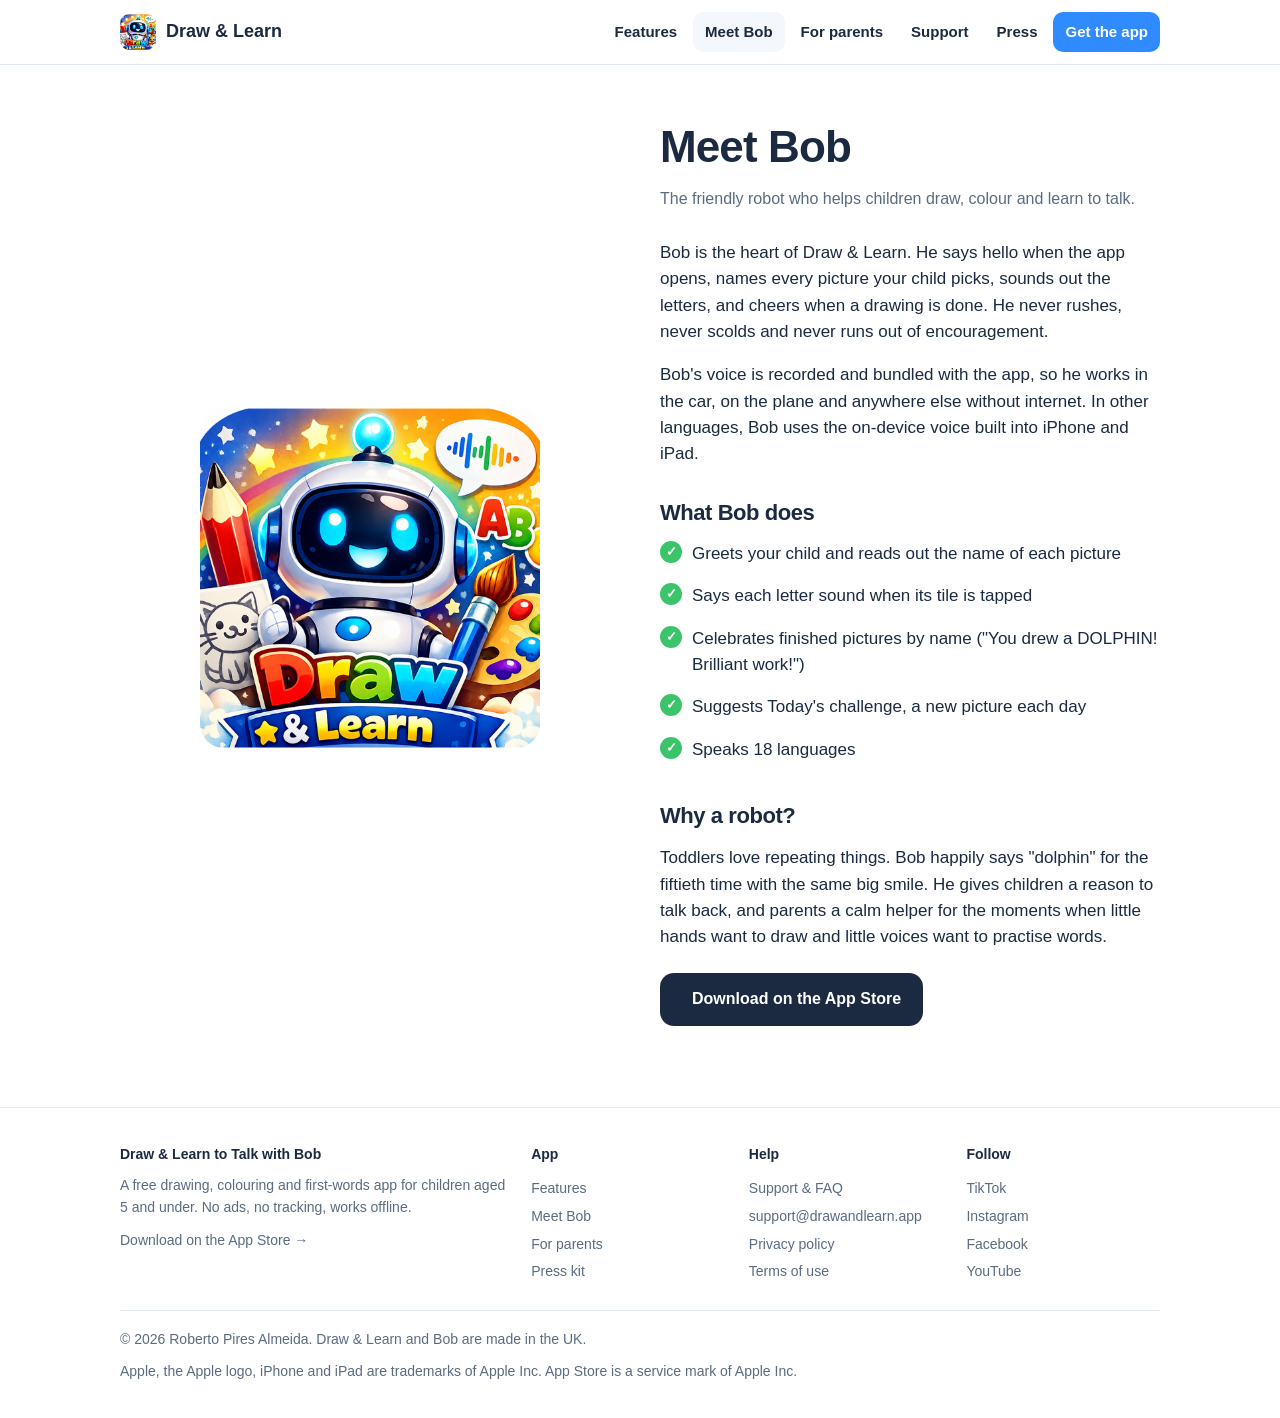
==== bob/index.html @ 1e0e15c2 "feat: marketing site v1 (home, features, bob, parents, support, press, privacy, terms)" ====
<!doctype html>
<html lang="en-GB">
<head>
<meta charset="utf-8">
<meta name="viewport" content="width=device-width,initial-scale=1">
<title>Meet Bob – Draw & Learn</title>
<meta name="description" content="Bob is the friendly robot in Draw & Learn who names every picture, sounds out letters and cheers on every drawing. Speaks 18 languages, works offline.">
<link rel="canonical" href="https://drawandlearn.app/bob/">
<link rel="icon" href="/assets/img/favicon.png" type="image/png">
<link rel="apple-touch-icon" href="/assets/img/apple-touch-icon.png">
<meta name="apple-itunes-app" content="app-id=6777554616">
<meta property="og:type" content="website">
<meta property="og:site_name" content="Draw &amp; Learn">
<meta property="og:title" content="Meet Bob – Draw & Learn">
<meta property="og:description" content="Bob is the friendly robot in Draw & Learn who names every picture, sounds out letters and cheers on every drawing. Speaks 18 languages, works offline.">
<meta property="og:url" content="https://drawandlearn.app/bob/">
<meta property="og:image" content="https://drawandlearn.app/assets/img/icon-512.png">
<meta name="twitter:card" content="summary_large_image">
<meta name="theme-color" content="#2F8BFF">
<link rel="stylesheet" href="/assets/style.css">
</head>
<body>
<a class="skip" href="#main">Skip to content</a>
<header class="site">
  <div class="wrap">
    <a class="brand" href="/"><img src="/assets/img/favicon.png" alt="" width="36" height="36">Draw &amp; Learn</a>
    <button class="menu-btn" aria-expanded="false" aria-controls="nav" onclick="var n=document.getElementById('nav');n.classList.toggle('open');this.setAttribute('aria-expanded',n.classList.contains('open'))">Menu</button>
    <nav class="main" id="nav" aria-label="Main"><a href="/features/">Features</a><a href="/bob/" aria-current="page">Meet Bob</a><a href="/parents/">For parents</a><a href="/support/">Support</a><a href="/press/">Press</a><a class="cta" href="https://apps.apple.com/app/apple-store/id6777554616?pt=955046&ct=web_bob&mt=8&ppid=d7351bd0-9993-4b03-9648-612a49a9a093">Get the app</a></nav>
  </div>
</header>
<main id="main">

<section class="page"><div class="wrap">
  <div class="split">
    <img src="/assets/img/icon-512.png" alt="Bob the robot" width="340" height="340">
    <div>
      <h1>Meet Bob</h1>
      <p class="meta">The friendly robot who helps children draw, colour and learn to talk.</p>
      <div class="prose">
        <p>Bob is the heart of Draw &amp; Learn. He says hello when the app opens, names every picture your child picks, sounds out the letters, and cheers when a drawing is done. He never rushes, never scolds and never runs out of encouragement.</p>
        <p>Bob's voice is recorded and bundled with the app, so he works in the car, on the plane and anywhere else without internet. In other languages, Bob uses the on-device voice built into iPhone and iPad.</p>
        <h2>What Bob does</h2>
        <ul class="check">
          <li>Greets your child and reads out the name of each picture</li>
          <li>Says each letter sound when its tile is tapped</li>
          <li>Celebrates finished pictures by name ("You drew a DOLPHIN! Brilliant work!")</li>
          <li>Suggests Today's challenge, a new picture each day</li>
          <li>Speaks 18 languages</li>
        </ul>
        <h2>Why a robot?</h2>
        <p>Toddlers love repeating things. Bob happily says "dolphin" for the fiftieth time with the same big smile. He gives children a reason to talk back, and parents a calm helper for the moments when little hands want to draw and little voices want to practise words.</p>
        <p style="margin-top:22px"><a class="btn primary" href="https://apps.apple.com/app/apple-store/id6777554616?pt=955046&ct=website&mt=8&ppid=d7351bd0-9993-4b03-9648-612a49a9a093"><span aria-hidden="true" style="font-size:20px"></span> Download on the App Store</a></p>
      </div>
    </div>
  </div>
</div></section>

</main>
<footer class="site">
  <div class="wrap">
    <div class="cols">
      <div>
        <h4>Draw &amp; Learn to Talk with Bob</h4>
        <p style="margin:0 0 8px">A free drawing, colouring and first-words app for children aged 5 and under. No ads, no tracking, works offline.</p>
        <a href="https://apps.apple.com/app/apple-store/id6777554616?pt=955046&ct=footer&mt=8&ppid=d7351bd0-9993-4b03-9648-612a49a9a093">Download on the App Store →</a>
      </div>
      <div><h4>App</h4><a href="/features/">Features</a><a href="/bob/">Meet Bob</a><a href="/parents/">For parents</a><a href="/press/">Press kit</a></div>
      <div><h4>Help</h4><a href="/support/">Support &amp; FAQ</a><a href="mailto:support@drawandlearn.app">support@drawandlearn.app</a><a href="/privacy/">Privacy policy</a><a href="/terms/">Terms of use</a></div>
      <div><h4>Follow</h4><a href="https://www.tiktok.com/@drawandlearnbob" rel="me noopener">TikTok</a><a href="https://www.instagram.com/drawandlearnbob" rel="me noopener">Instagram</a><a href="https://www.facebook.com/profile.php?id=61594829610568" rel="me noopener">Facebook</a><a href="https://www.youtube.com/@DrawLearnwithBob" rel="me noopener">YouTube</a></div>
    </div>
    <div class="legal"><span>© 2026 Roberto Pires Almeida. Draw &amp; Learn and Bob are made in the UK.</span><span>Apple, the Apple logo, iPhone and iPad are trademarks of Apple Inc. App Store is a service mark of Apple Inc.</span></div>
  </div>
</footer>
</body>
</html>
---- assets/style.css ----
:root{
  --blue:#2F8BFF;--blue-dark:#1E6FD9;--red:#FF4D4D;--yellow:#FFC933;--green:#3CC46A;--purple:#8B5CF6;
  --ink:#1B2A41;--muted:#5B6B82;--bg:#FFFFFF;--soft:#F4F7FB;--line:#E3E9F2;--radius:18px;
}
*{box-sizing:border-box}
html{scroll-behavior:smooth}
body{margin:0;font-family:-apple-system,BlinkMacSystemFont,"Segoe UI",Roboto,Helvetica,Arial,sans-serif;color:var(--ink);background:var(--bg);line-height:1.55;-webkit-font-smoothing:antialiased}
a{color:var(--blue-dark)}
img{max-width:100%;height:auto;display:block}
.wrap{max-width:1080px;margin:0 auto;padding:0 20px}
.skip{position:absolute;left:-999px}
.skip:focus{left:12px;top:12px;background:#fff;padding:8px;z-index:99}

header.site{position:sticky;top:0;background:rgba(255,255,255,.92);backdrop-filter:saturate(180%) blur(12px);border-bottom:1px solid var(--line);z-index:50}
header.site .wrap{display:flex;align-items:center;justify-content:space-between;height:64px}
.brand{display:flex;align-items:center;gap:10px;text-decoration:none;color:var(--ink);font-weight:800;font-size:18px}
.brand img{width:36px;height:36px;border-radius:9px}
nav.main{display:flex;gap:4px;align-items:center}
nav.main a{text-decoration:none;color:var(--ink);font-weight:600;padding:8px 12px;border-radius:10px;font-size:15px}
nav.main a:hover,nav.main a[aria-current]{background:var(--soft)}
nav.main .cta{background:var(--blue);color:#fff}
nav.main .cta:hover{background:var(--blue-dark)}
.menu-btn{display:none;background:none;border:1px solid var(--line);border-radius:10px;padding:8px 10px;font-size:15px;font-weight:600}
@media(max-width:760px){
  nav.main{display:none;position:absolute;left:0;right:0;top:64px;background:#fff;flex-direction:column;align-items:stretch;padding:12px 20px 18px;border-bottom:1px solid var(--line);gap:6px}
  nav.main.open{display:flex}
  .menu-btn{display:block}
}

.btn{display:inline-flex;align-items:center;gap:10px;text-decoration:none;font-weight:700;padding:14px 22px;border-radius:14px;border:0;font-size:16px}
.btn.primary{background:var(--ink);color:#fff}
.btn.primary:hover{background:#000}
.btn.secondary{background:var(--soft);color:var(--ink)}
.btn.secondary:hover{background:#e9eef6}
.btn img{width:22px;height:22px}

.hero{padding:64px 0 48px;background:linear-gradient(180deg,#F6FAFF 0%,#FFFFFF 100%)}
.hero .wrap{display:grid;grid-template-columns:1.1fr .9fr;gap:40px;align-items:center}
.hero h1{font-size:clamp(34px,5vw,54px);line-height:1.08;margin:0 0 14px;letter-spacing:-.02em}
.hero h1 span{background:linear-gradient(90deg,var(--red),var(--yellow),var(--green),var(--blue));-webkit-background-clip:text;background-clip:text;color:transparent}
.hero p.lead{font-size:20px;color:var(--muted);margin:0 0 24px;max-width:520px}
.hero .icon{width:112px;height:112px;border-radius:26px;box-shadow:0 12px 30px rgba(31,111,217,.18);margin-bottom:20px}
.hero .shots{display:flex;gap:14px;justify-content:center}
.hero .shots img{width:46%;border-radius:22px;box-shadow:0 18px 40px rgba(27,42,65,.18)}
.hero .shots img:last-child{margin-top:40px}
.actions{display:flex;gap:12px;flex-wrap:wrap;align-items:center}
.rating{font-size:14px;color:var(--muted);margin-top:14px}
.pills{display:flex;gap:10px;flex-wrap:wrap;margin:22px 0 0}
.pill{background:#fff;border:1px solid var(--line);border-radius:999px;padding:7px 14px;font-size:14px;font-weight:600}
@media(max-width:860px){.hero .wrap{grid-template-columns:1fr}.hero .shots img{width:44%}}

section{padding:56px 0}
section.alt{background:var(--soft)}
h2{font-size:clamp(26px,3.4vw,36px);margin:0 0 10px;letter-spacing:-.02em;line-height:1.15}
.sub{color:var(--muted);font-size:18px;margin:0 0 30px;max-width:640px}
.grid{display:grid;gap:18px;grid-template-columns:repeat(3,1fr)}
@media(max-width:860px){.grid{grid-template-columns:repeat(2,1fr)}}
@media(max-width:520px){.grid{grid-template-columns:1fr}}
.card{background:#fff;border:1px solid var(--line);border-radius:var(--radius);padding:22px}
.card .em{font-size:30px;line-height:1;margin-bottom:12px}
.card h3{margin:0 0 6px;font-size:18px}
.card p{margin:0;color:var(--muted);font-size:15px}
.card.tint-blue{border-top:5px solid var(--blue)}
.card.tint-red{border-top:5px solid var(--red)}
.card.tint-yellow{border-top:5px solid var(--yellow)}
.card.tint-green{border-top:5px solid var(--green)}
.card.tint-purple{border-top:5px solid var(--purple)}

.strip{display:grid;grid-template-columns:repeat(5,1fr);gap:14px}
.strip img{border-radius:18px;box-shadow:0 10px 26px rgba(27,42,65,.14)}
@media(max-width:860px){.strip{grid-template-columns:repeat(3,1fr)}.strip img:nth-child(n+4){display:none}}
.ipad{margin-top:28px;display:grid;grid-template-columns:1fr 1fr;gap:18px}
.ipad img{border-radius:18px;box-shadow:0 10px 26px rgba(27,42,65,.14)}
@media(max-width:700px){.ipad{grid-template-columns:1fr}}

.split{display:grid;grid-template-columns:1fr 1fr;gap:40px;align-items:center}
@media(max-width:800px){.split{grid-template-columns:1fr}}
.split img{border-radius:24px;max-width:340px;margin:0 auto}
.check{list-style:none;padding:0;margin:0}
.check li{padding:8px 0 8px 32px;position:relative;font-size:17px}
.check li::before{content:"✓";position:absolute;left:0;top:8px;width:22px;height:22px;border-radius:50%;background:var(--green);color:#fff;font-size:13px;font-weight:800;display:flex;align-items:center;justify-content:center}

.faq details{border:1px solid var(--line);border-radius:14px;padding:4px 18px;margin-bottom:10px;background:#fff}
.faq summary{cursor:pointer;font-weight:700;padding:12px 0;font-size:17px}
.faq p{margin:0 0 14px;color:var(--muted)}

.cta-band{background:linear-gradient(135deg,#2F8BFF,#8B5CF6);color:#fff;text-align:center;padding:64px 0}
.cta-band h2{color:#fff}
.cta-band p{color:rgba(255,255,255,.9);font-size:18px;margin:0 0 24px}
.cta-band .btn.primary{background:#fff;color:var(--ink)}
.cta-band .btn.primary:hover{background:#f1f4f9}

footer.site{border-top:1px solid var(--line);padding:36px 0;color:var(--muted);font-size:14px}
footer.site .cols{display:grid;grid-template-columns:2fr 1fr 1fr 1fr;gap:24px;margin-bottom:24px}
@media(max-width:760px){footer.site .cols{grid-template-columns:1fr 1fr}}
footer.site h4{margin:0 0 10px;color:var(--ink);font-size:14px}
footer.site a{color:var(--muted);text-decoration:none;display:block;padding:3px 0}
footer.site a:hover{color:var(--ink)}
footer.site .legal{border-top:1px solid var(--line);padding-top:18px;display:flex;justify-content:space-between;flex-wrap:wrap;gap:10px}

.page{padding:48px 0 64px}
.page h1{font-size:clamp(30px,4vw,44px);margin:0 0 6px;letter-spacing:-.02em}
.page .meta{color:var(--muted);margin:0 0 28px}
.prose{max-width:760px}
.prose h2{font-size:22px;margin:32px 0 8px}
.prose h3{font-size:18px;margin:22px 0 6px}
.prose p,.prose li{font-size:17px}
.prose .summary{background:var(--soft);border-left:4px solid var(--blue);padding:14px 18px;border-radius:0 12px 12px 0}
table.facts{border-collapse:collapse;width:100%;max-width:760px;font-size:16px}
table.facts th,table.facts td{text-align:left;padding:10px 12px;border-bottom:1px solid var(--line);vertical-align:top}
table.facts th{width:220px;color:var(--muted);font-weight:600}
.dl{display:flex;gap:12px;flex-wrap:wrap}
.dl a{display:block}
.dl img{width:120px;border-radius:14px;border:1px solid var(--line)}
code{background:var(--soft);padding:2px 6px;border-radius:6px;font-size:.95em}
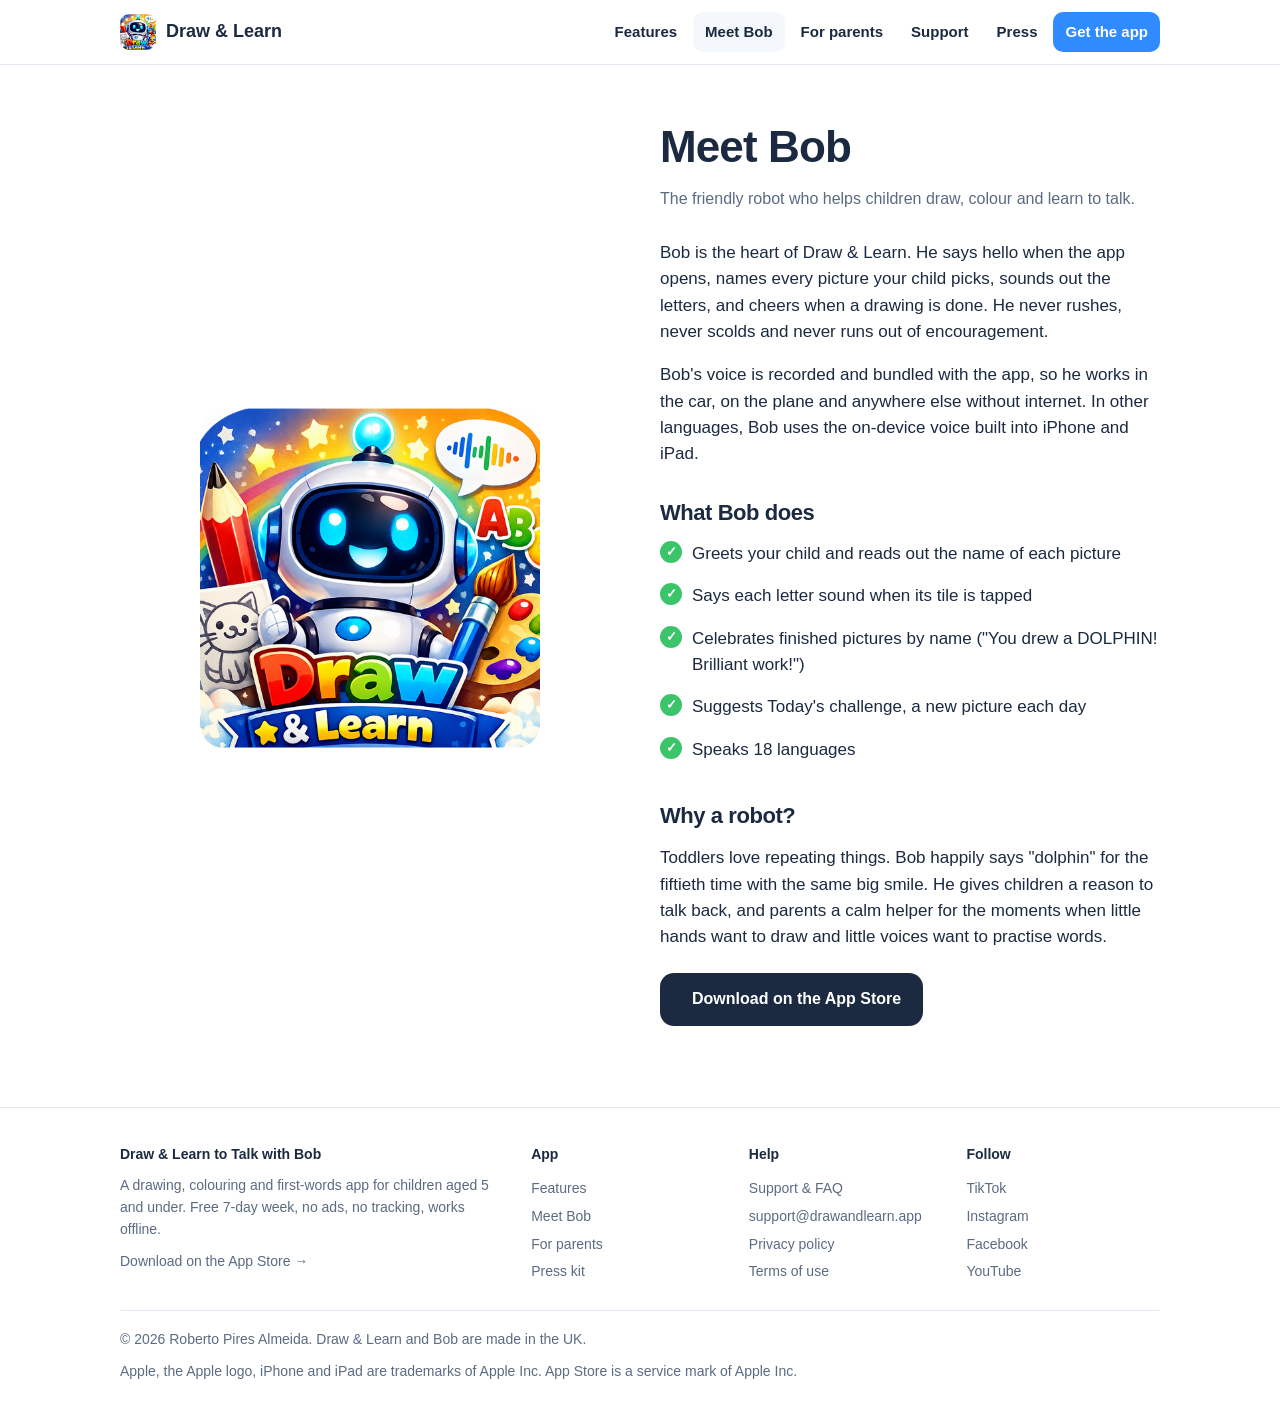
==== commit 5e67ed27: "site: 1.3 pricing — free week, Monthly/Yearly/Lifetime, early families free Mirrors the LEGAL repo's" ====
--- a/bob/index.html
+++ b/bob/index.html
@@ -18,6 +18,7 @@
 <meta name="twitter:card" content="summary_large_image">
 <meta name="theme-color" content="#2F8BFF">
 <link rel="stylesheet" href="/assets/style.css">
+<script defer src="/assets/site.js"></script>
 </head>
 <body>
 <a class="skip" href="#main">Skip to content</a>
@@ -56,12 +57,13 @@
 </div></section>
 
 </main>
+<a class="mobile-cta" href="https://apps.apple.com/app/apple-store/id6777554616?pt=955046&ct=mobile_bar&mt=8&ppid=d7351bd0-9993-4b03-9648-612a49a9a093"><span style="display:flex;align-items:center;gap:10px"><img src="/assets/img/favicon.png" alt="">Free week on the App Store</span><span>Get it →</span></a>
 <footer class="site">
   <div class="wrap">
     <div class="cols">
       <div>
         <h4>Draw &amp; Learn to Talk with Bob</h4>
-        <p style="margin:0 0 8px">A free drawing, colouring and first-words app for children aged 5 and under. No ads, no tracking, works offline.</p>
+        <p style="margin:0 0 8px">A drawing, colouring and first-words app for children aged 5 and under. Free 7-day week, no ads, no tracking, works offline.</p>
         <a href="https://apps.apple.com/app/apple-store/id6777554616?pt=955046&ct=footer&mt=8&ppid=d7351bd0-9993-4b03-9648-612a49a9a093">Download on the App Store →</a>
       </div>
       <div><h4>App</h4><a href="/features/">Features</a><a href="/bob/">Meet Bob</a><a href="/parents/">For parents</a><a href="/press/">Press kit</a></div>
--- a/assets/style.css
+++ b/assets/style.css
@@ -113,3 +113,68 @@
 .dl a{display:block}
 .dl img{width:120px;border-radius:14px;border:1px solid var(--line)}
 code{background:var(--soft);padding:2px 6px;border-radius:6px;font-size:.95em}
+
+/* ===== v2: video + motion ===== */
+.hero{position:relative;overflow:hidden;background:linear-gradient(180deg,#F3F8FF 0%,#FFFFFF 100%)}
+.blob{position:absolute;border-radius:50%;filter:blur(60px);opacity:.45;pointer-events:none;animation:float 14s ease-in-out infinite}
+.blob.b1{width:420px;height:420px;background:#FFC933;top:-120px;left:-120px}
+.blob.b2{width:360px;height:360px;background:#2F8BFF;bottom:-140px;left:35%;animation-delay:-5s}
+.blob.b3{width:380px;height:380px;background:#FF4D4D;top:-80px;right:-120px;animation-delay:-9s}
+.blob.b4{width:260px;height:260px;background:#3CC46A;bottom:-60px;right:10%;animation-delay:-2s}
+@keyframes float{0%,100%{transform:translate(0,0) scale(1)}50%{transform:translate(20px,-30px) scale(1.08)}}
+.hero .wrap{position:relative}
+.hero h1 span{background-size:200% 100%;animation:shine 6s linear infinite}
+@keyframes shine{to{background-position:200% 0}}
+
+.phone{position:relative;width:100%;max-width:300px;margin:0 auto;aspect-ratio:9/19.5;background:#111;border-radius:44px;padding:10px;box-shadow:0 30px 60px rgba(27,42,65,.28),inset 0 0 0 2px #333}
+.phone::before{content:"";position:absolute;top:18px;left:50%;transform:translateX(-50%);width:90px;height:26px;background:#111;border-radius:16px;z-index:2}
+.phone video,.phone img{width:100%;height:100%;object-fit:cover;border-radius:34px;background:#000}
+.hero-phone{animation:bob 6s ease-in-out infinite}
+@keyframes bob{0%,100%{transform:translateY(0) rotate(-1.5deg)}50%{transform:translateY(-12px) rotate(1.5deg)}}
+.sound{position:absolute;left:50%;bottom:28px;transform:translateX(-50%);z-index:3;background:rgba(255,255,255,.95);border:0;border-radius:999px;padding:10px 18px;font-weight:800;font-size:15px;box-shadow:0 8px 20px rgba(0,0,0,.25);cursor:pointer;white-space:nowrap}
+.sound.on{background:var(--ink);color:#fff}
+.hero-note{text-align:center;color:var(--muted);font-size:13px;margin-top:14px}
+
+.player{position:relative;cursor:pointer}
+.player .play{position:absolute;inset:0;margin:auto;width:76px;height:76px;border-radius:50%;border:0;background:rgba(255,255,255,.96);box-shadow:0 10px 30px rgba(0,0,0,.3);cursor:pointer;display:flex;align-items:center;justify-content:center;z-index:3;transition:transform .2s}
+.player .play::after{content:"";margin-left:6px;border-left:26px solid var(--ink);border-top:16px solid transparent;border-bottom:16px solid transparent}
+.player:hover .play{transform:scale(1.08)}
+.player.playing .play{opacity:0;pointer-events:none}
+.player .badge{position:absolute;top:14px;left:14px;z-index:3;background:rgba(0,0,0,.55);color:#fff;font-size:12px;font-weight:700;padding:5px 10px;border-radius:999px}
+.player.playing .badge{display:none}
+.vgrid{display:grid;grid-template-columns:repeat(3,1fr);gap:28px}
+@media(max-width:760px){.vgrid{grid-template-columns:1fr}}
+.vgrid figure{margin:0;text-align:center}
+.vgrid figcaption{margin-top:16px;font-weight:700;font-size:17px}
+.vgrid figcaption small{display:block;font-weight:500;color:var(--muted);font-size:14px}
+
+.tablet{position:relative;background:#111;border-radius:28px;padding:14px;box-shadow:0 30px 60px rgba(27,42,65,.25);max-width:900px;margin:0 auto}
+.tablet video{width:100%;aspect-ratio:16/9;object-fit:cover;border-radius:16px;background:#000;display:block}
+
+.shorts{display:grid;grid-template-columns:repeat(4,1fr);gap:16px}
+@media(max-width:760px){.shorts{grid-template-columns:repeat(2,1fr)}}
+.shorts .player{border-radius:20px;overflow:hidden;box-shadow:0 12px 30px rgba(27,42,65,.16)}
+.shorts video{width:100%;aspect-ratio:9/16;object-fit:cover;display:block;background:#000}
+.shorts .play{width:56px;height:56px}
+.shorts .play::after{border-left-width:18px;border-top-width:11px;border-bottom-width:11px;margin-left:4px}
+
+.card{transition:transform .25s,box-shadow .25s}
+.card:hover{transform:translateY(-4px);box-shadow:0 16px 36px rgba(27,42,65,.12)}
+.strip img{transition:transform .3s}
+.strip img:hover{transform:translateY(-6px) rotate(-1deg)}
+
+.reveal{opacity:0;transform:translateY(22px);transition:opacity .6s ease,transform .6s ease}
+.reveal.in{opacity:1;transform:none}
+@media(prefers-reduced-motion:reduce){.reveal{opacity:1;transform:none;transition:none}.blob,.hero-phone,.hero h1 span{animation:none}}
+
+.stats{display:flex;gap:28px;flex-wrap:wrap;justify-content:center;margin-top:34px}
+.stat{text-align:center;min-width:120px}
+.stat b{display:block;font-size:34px;letter-spacing:-.03em;background:linear-gradient(90deg,var(--blue),var(--purple));-webkit-background-clip:text;background-clip:text;color:transparent}
+.stat span{color:var(--muted);font-size:14px}
+
+.mobile-cta{display:none}
+@media(max-width:760px){
+  .mobile-cta{display:flex;position:fixed;left:12px;right:12px;bottom:12px;z-index:60;background:var(--ink);color:#fff;border-radius:16px;padding:12px 16px;align-items:center;justify-content:space-between;gap:12px;box-shadow:0 12px 30px rgba(0,0,0,.3);text-decoration:none;font-weight:700}
+  .mobile-cta img{width:34px;height:34px;border-radius:8px}
+  body{padding-bottom:76px}
+}
